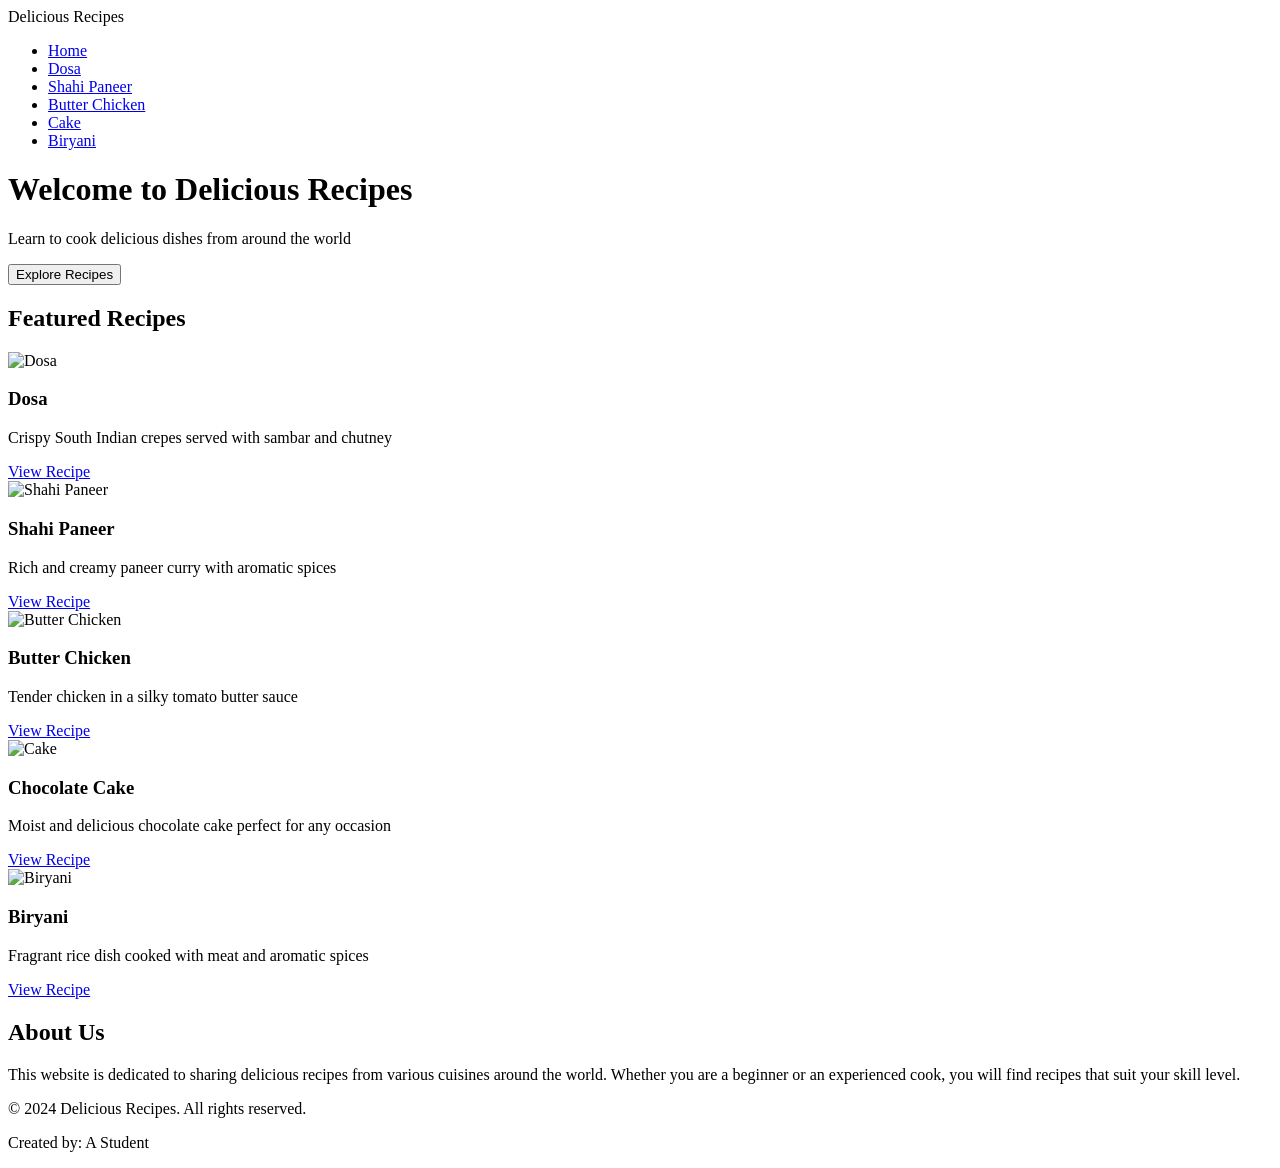
==== index.html @ c8fa2b62 "Add files via upload" ====
<!DOCTYPE html>
<html lang="en">
<head>
    <meta charset="UTF-8">
    <meta name="viewport" content="width=device-width, initial-scale=1.0">
    <title>Delicious Recipes - Cook Like a Pro</title>
    <link rel="stylesheet" href="css/styles.css">
</head>
<body>
    <!-- Navigation Bar -->
    <nav class="navbar">
        <div class="nav-container">
            <div class="logo">Delicious Recipes</div>
            <ul class="nav-links">
                <li><a href="index.html" class="active">Home</a></li>
                <li><a href="dosa.html">Dosa</a></li>
                <li><a href="shahi-paneer.html">Shahi Paneer</a></li>
                <li><a href="butter-chicken.html">Butter Chicken</a></li>
                <li><a href="cake.html">Cake</a></li>
                <li><a href="biryani.html">Biryani</a></li>
            </ul>
        </div>
    </nav>

    <!-- Hero Section -->
    <header class="hero">
        <div class="hero-content">
            <h1>Welcome to Delicious Recipes</h1>
            <p>Learn to cook delicious dishes from around the world</p>
            <button class="cta-button">Explore Recipes</button>
        </div>
    </header>

    <!-- Featured Recipes Section -->
    <section class="featured-recipes">
        <h2>Featured Recipes</h2>
        <div class="recipes-grid">
            <!-- Dosa Card -->
            <div class="recipe-card">
                <img src="images/dosa.jpg" alt="Dosa">
                <div class="card-content">
                    <h3>Dosa</h3>
                    <p>Crispy South Indian crepes served with sambar and chutney</p>
                    <a href="dosa.html" class="btn-view">View Recipe</a>
                </div>
            </div>

            <!-- Shahi Paneer Card -->
            <div class="recipe-card">
                <img src="images/shahi-paneer.jpg" alt="Shahi Paneer">
                <div class="card-content">
                    <h3>Shahi Paneer</h3>
                    <p>Rich and creamy paneer curry with aromatic spices</p>
                    <a href="shahi-paneer.html" class="btn-view">View Recipe</a>
                </div>
            </div>

            <!-- Butter Chicken Card -->
            <div class="recipe-card">
                <img src="images/butter-chicken.jpg" alt="Butter Chicken">
                <div class="card-content">
                    <h3>Butter Chicken</h3>
                    <p>Tender chicken in a silky tomato butter sauce</p>
                    <a href="butter-chicken.html" class="btn-view">View Recipe</a>
                </div>
            </div>

            <!-- Cake Card -->
            <div class="recipe-card">
                <img src="images/cake.jpg" alt="Cake">
                <div class="card-content">
                    <h3>Chocolate Cake</h3>
                    <p>Moist and delicious chocolate cake perfect for any occasion</p>
                    <a href="cake.html" class="btn-view">View Recipe</a>
                </div>
            </div>

            <!-- Biryani Card -->
            <div class="recipe-card">
                <img src="images/biryani.jpg" alt="Biryani">
                <div class="card-content">
                    <h3>Biryani</h3>
                    <p>Fragrant rice dish cooked with meat and aromatic spices</p>
                    <a href="biryani.html" class="btn-view">View Recipe</a>
                </div>
            </div>
        </div>
    </section>

    <!-- About Section -->
    <section class="about">
        <h2>About Us</h2>
        <p>This website is dedicated to sharing delicious recipes from various cuisines around the world. 
        Whether you are a beginner or an experienced cook, you will find recipes that suit your skill level.</p>
    </section>

    <!-- Footer -->
    <footer class="footer">
        <div class="footer-content">
            <p>&copy; 2024 Delicious Recipes. All rights reserved.</p>
            <p>Created by: A Student</p>
        </div>
    </footer>
</body>
</html>
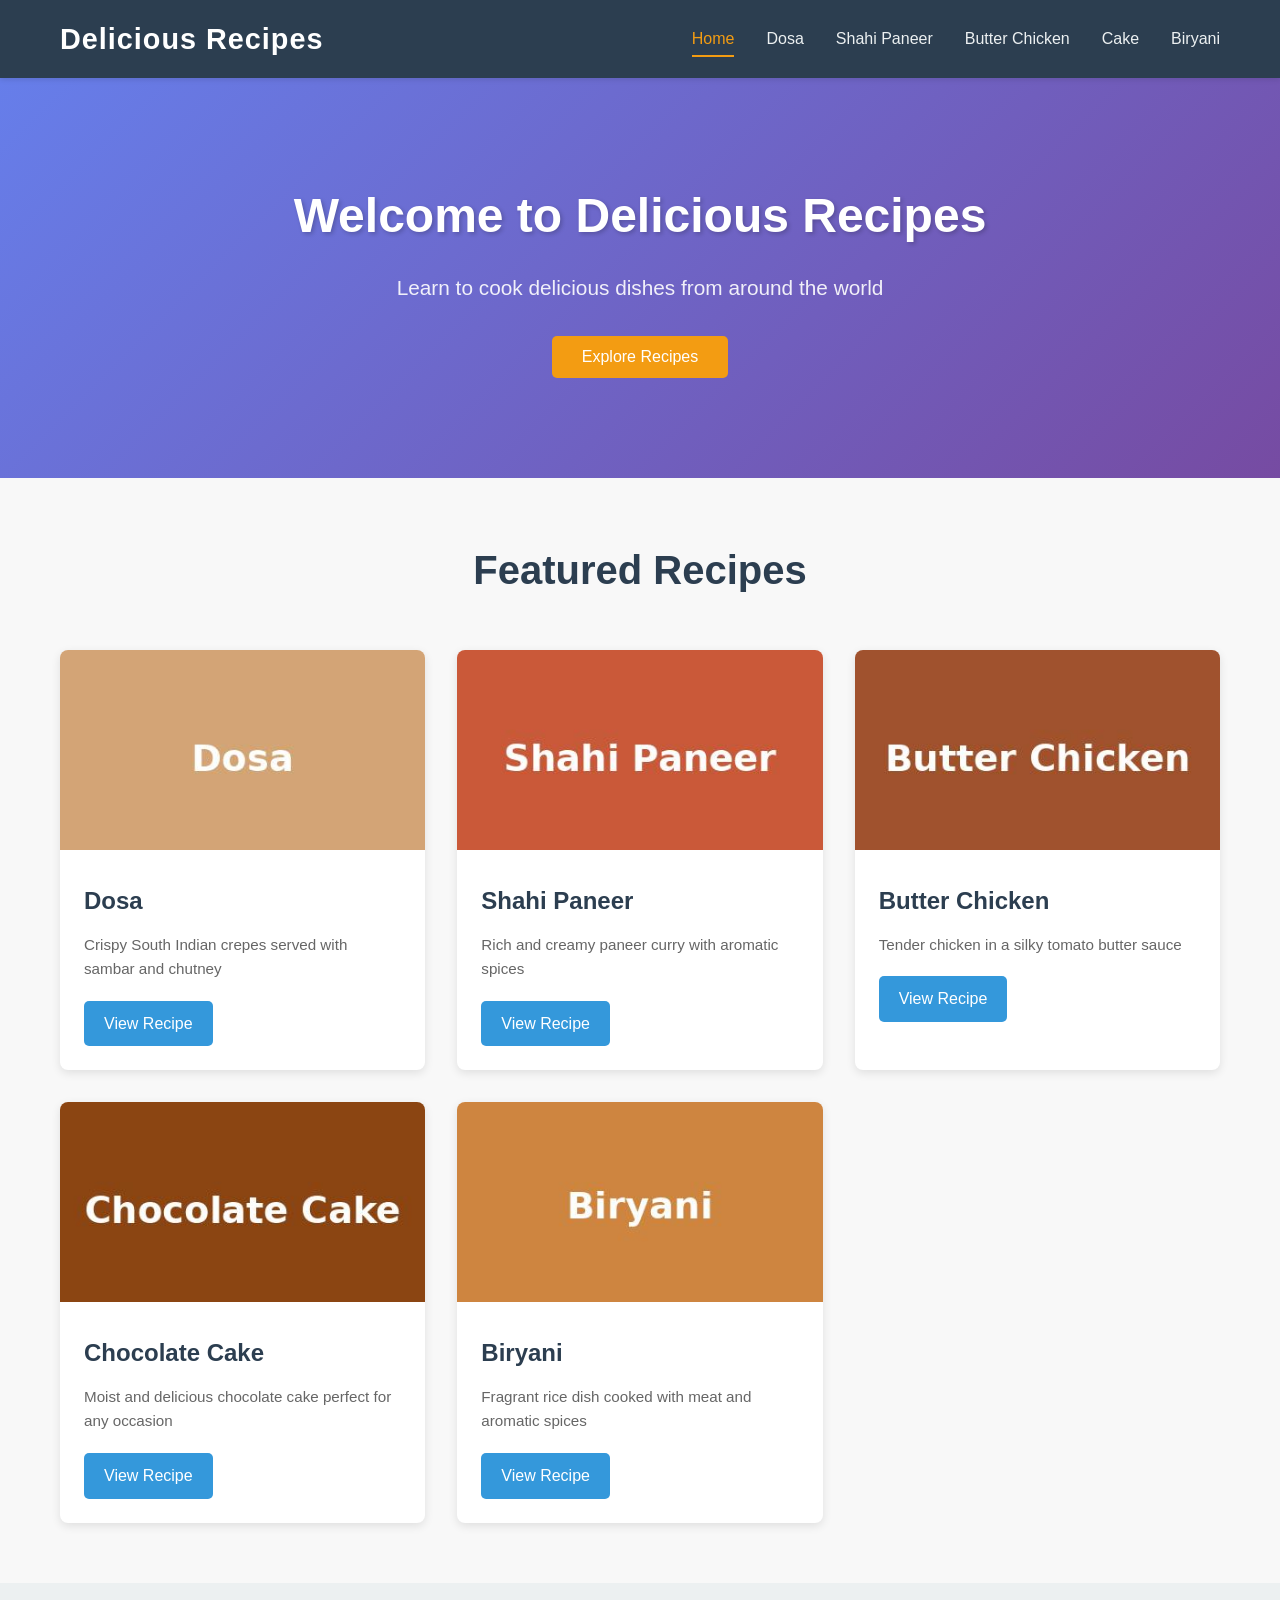
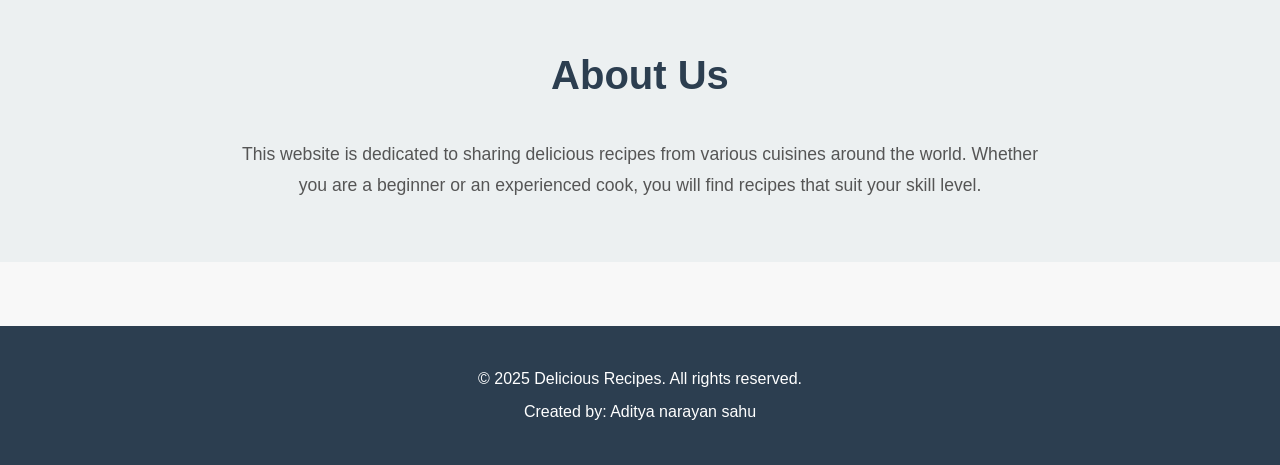
==== commit b32c7fb7: "Update index.html" ====
--- a/index.html
+++ b/index.html
@@ -95,10 +95,10 @@
     </section>
 
     <!-- Footer -->
-    <footer class="footer">
+  <footer class="footer">
         <div class="footer-content">
-            <p>&copy; 2024 Delicious Recipes. All rights reserved.</p>
-            <p>Created by: A Student</p>
+            <p>&copy; 2025 Delicious Recipes. All rights reserved.</p>
+            <p>Created by: Aditya narayan sahu</p>
         </div>
     </footer>
 </body>
--- a/css/styles.css
+++ b/css/styles.css
@@ -0,0 +1,491 @@
+/* ===== GENERAL STYLES ===== */
+* {
+    margin: 0;
+    padding: 0;
+    box-sizing: border-box;
+}
+
+html {
+    scroll-behavior: smooth;
+}
+
+body {
+    font-family: 'Arial', sans-serif;
+    line-height: 1.6;
+    color: #333;
+    background-color: #f8f8f8;
+}
+
+/* ===== NAVIGATION BAR ===== */
+.navbar {
+    background-color: #2c3e50;
+    padding: 1rem 0;
+    position: sticky;
+    top: 0;
+    z-index: 100;
+    box-shadow: 0 2px 5px rgba(0, 0, 0, 0.1);
+}
+
+.nav-container {
+    max-width: 1200px;
+    margin: 0 auto;
+    display: flex;
+    justify-content: space-between;
+    align-items: center;
+    padding: 0 20px;
+}
+
+.logo {
+    font-size: 1.8rem;
+    font-weight: bold;
+    color: #fff;
+    letter-spacing: 1px;
+}
+
+.nav-links {
+    display: flex;
+    list-style: none;
+    gap: 2rem;
+}
+
+.nav-links a {
+    color: #ecf0f1;
+    text-decoration: none;
+    font-size: 1rem;
+    transition: color 0.3s ease;
+    padding: 0.5rem 0;
+}
+
+.nav-links a:hover {
+    color: #f39c12;
+    border-bottom: 2px solid #f39c12;
+}
+
+.nav-links a.active {
+    color: #f39c12;
+    border-bottom: 2px solid #f39c12;
+}
+
+/* ===== HERO SECTION ===== */
+.hero {
+    background: linear-gradient(135deg, #667eea 0%, #764ba2 100%);
+    color: white;
+    padding: 100px 20px;
+    text-align: center;
+}
+
+.hero-content h1 {
+    font-size: 3rem;
+    margin-bottom: 1rem;
+    text-shadow: 2px 2px 4px rgba(0, 0, 0, 0.2);
+}
+
+.hero-content p {
+    font-size: 1.3rem;
+    margin-bottom: 2rem;
+    opacity: 0.9;
+}
+
+.cta-button {
+    background-color: #f39c12;
+    color: white;
+    padding: 12px 30px;
+    font-size: 1rem;
+    border: none;
+    border-radius: 5px;
+    cursor: pointer;
+    transition: all 0.3s ease;
+}
+
+.cta-button:hover {
+    background-color: #e67e22;
+    transform: translateY(-2px);
+    box-shadow: 0 5px 15px rgba(0, 0, 0, 0.2);
+}
+
+/* ===== FEATURED RECIPES SECTION ===== */
+.featured-recipes {
+    max-width: 1200px;
+    margin: 60px auto;
+    padding: 0 20px;
+}
+
+.featured-recipes h2 {
+    text-align: center;
+    font-size: 2.5rem;
+    margin-bottom: 3rem;
+    color: #2c3e50;
+}
+
+.recipes-grid {
+    display: grid;
+    grid-template-columns: repeat(auto-fit, minmax(280px, 1fr));
+    gap: 2rem;
+}
+
+.recipe-card {
+    background-color: white;
+    border-radius: 8px;
+    overflow: hidden;
+    box-shadow: 0 3px 10px rgba(0, 0, 0, 0.1);
+    transition: transform 0.3s ease, box-shadow 0.3s ease;
+}
+
+.recipe-card:hover {
+    transform: translateY(-10px);
+    box-shadow: 0 8px 20px rgba(0, 0, 0, 0.2);
+}
+
+.recipe-card img {
+    width: 100%;
+    height: 200px;
+    object-fit: cover;
+}
+
+.card-content {
+    padding: 1.5rem;
+}
+
+.card-content h3 {
+    font-size: 1.5rem;
+    margin-bottom: 0.8rem;
+    color: #2c3e50;
+}
+
+.card-content p {
+    color: #666;
+    margin-bottom: 1.2rem;
+    font-size: 0.95rem;
+}
+
+.btn-view {
+    display: inline-block;
+    background-color: #3498db;
+    color: white;
+    padding: 10px 20px;
+    border-radius: 5px;
+    text-decoration: none;
+    transition: background-color 0.3s ease;
+}
+
+.btn-view:hover {
+    background-color: #2980b9;
+}
+
+/* ===== ABOUT SECTION ===== */
+.about {
+    background-color: #ecf0f1;
+    padding: 60px 20px;
+    text-align: center;
+}
+
+.about h2 {
+    font-size: 2.5rem;
+    margin-bottom: 2rem;
+    color: #2c3e50;
+}
+
+.about p {
+    max-width: 800px;
+    margin: 0 auto;
+    font-size: 1.1rem;
+    color: #555;
+    line-height: 1.8;
+}
+
+/* ===== RECIPE PAGE STYLES ===== */
+.recipe-container {
+    max-width: 900px;
+    margin: 40px auto;
+    padding: 0 20px;
+}
+
+.recipe-page {
+    background-color: white;
+    padding: 3rem;
+    border-radius: 8px;
+    box-shadow: 0 3px 10px rgba(0, 0, 0, 0.1);
+}
+
+.recipe-page h1 {
+    font-size: 2.5rem;
+    color: #2c3e50;
+    margin-bottom: 2rem;
+    text-align: center;
+}
+
+.recipe-info {
+    display: flex;
+    flex-wrap: wrap;
+    justify-content: space-around;
+    background-color: #f8f9fa;
+    padding: 1.5rem;
+    border-radius: 5px;
+    margin-bottom: 2rem;
+    gap: 1rem;
+}
+
+.info-item {
+    text-align: center;
+    padding: 0.5rem 1rem;
+}
+
+.info-item .label {
+    font-weight: bold;
+    color: #2c3e50;
+    display: block;
+    margin-bottom: 0.3rem;
+}
+
+.info-item .value {
+    color: #666;
+    font-size: 1.1rem;
+}
+
+.difficulty {
+    padding: 5px 10px;
+    border-radius: 20px;
+    color: white;
+    font-size: 0.9rem;
+}
+
+.difficulty.easy {
+    background-color: #27ae60;
+}
+
+.difficulty.medium {
+    background-color: #f39c12;
+}
+
+.difficulty.hard {
+    background-color: #e74c3c;
+}
+
+.recipe-image {
+    width: 100%;
+    max-height: 400px;
+    object-fit: cover;
+    border-radius: 8px;
+    margin-bottom: 2rem;
+}
+
+.recipe-section {
+    margin-bottom: 2.5rem;
+}
+
+.recipe-section h2 {
+    font-size: 1.8rem;
+    color: #2c3e50;
+    margin-bottom: 1rem;
+    border-bottom: 3px solid #3498db;
+    padding-bottom: 0.5rem;
+}
+
+.ingredients-list,
+.instructions-list,
+.tips-list {
+    list-style-position: inside;
+    margin-left: 1rem;
+}
+
+.ingredients-list li,
+.tips-list li {
+    margin-bottom: 0.8rem;
+    color: #555;
+    line-height: 1.7;
+}
+
+.instructions-list li {
+    margin-bottom: 1.2rem;
+    color: #555;
+    line-height: 1.8;
+}
+
+.instructions-list strong {
+    color: #2c3e50;
+}
+
+.back-link {
+    margin-top: 3rem;
+    padding-top: 2rem;
+    border-top: 1px solid #ddd;
+}
+
+.back-link a {
+    color: #3498db;
+    text-decoration: none;
+    font-size: 1.1rem;
+    transition: color 0.3s ease;
+}
+
+.back-link a:hover {
+    color: #2980b9;
+    text-decoration: underline;
+}
+
+/* ===== FOOTER ===== */
+.footer {
+    background-color: #2c3e50;
+    color: white;
+    text-align: center;
+    padding: 2rem 20px;
+    margin-top: 4rem;
+}
+
+.footer-content p {
+    margin: 0.5rem 0;
+}
+
+/* ===== RESPONSIVE DESIGN ===== */
+@media (max-width: 768px) {
+    /* Navigation */
+    .nav-links {
+        flex-direction: column;
+        gap: 1rem;
+        padding: 1rem 0;
+    }
+
+    /* Hero */
+    .hero-content h1 {
+        font-size: 2rem;
+    }
+
+    .hero-content p {
+        font-size: 1rem;
+    }
+
+    /* Featured Recipes */
+    .featured-recipes h2 {
+        font-size: 2rem;
+    }
+
+    .recipes-grid {
+        grid-template-columns: 1fr;
+    }
+
+    /* Recipe Page */
+    .recipe-page {
+        padding: 1.5rem;
+    }
+
+    .recipe-page h1 {
+        font-size: 2rem;
+    }
+
+    .recipe-info {
+        flex-direction: column;
+    }
+
+    .recipe-section h2 {
+        font-size: 1.5rem;
+    }
+
+    /* About Section */
+    .about h2 {
+        font-size: 2rem;
+    }
+
+    .about p {
+        font-size: 1rem;
+    }
+}
+
+@media (max-width: 480px) {
+    /* Navigation */
+    .logo {
+        font-size: 1.3rem;
+    }
+
+    .nav-links {
+        gap: 0.5rem;
+    }
+
+    .nav-links a {
+        font-size: 0.9rem;
+    }
+
+    /* Hero */
+    .hero {
+        padding: 50px 15px;
+    }
+
+    .hero-content h1 {
+        font-size: 1.5rem;
+    }
+
+    .hero-content p {
+        font-size: 0.9rem;
+    }
+
+    .cta-button {
+        padding: 10px 20px;
+        font-size: 0.9rem;
+    }
+
+    /* Featured Recipes */
+    .featured-recipes {
+        margin: 40px auto;
+    }
+
+    .featured-recipes h2 {
+        font-size: 1.5rem;
+        margin-bottom: 1.5rem;
+    }
+
+    /* Recipe Page */
+    .recipe-container {
+        margin: 20px auto;
+    }
+
+    .recipe-page {
+        padding: 1rem;
+    }
+
+    .recipe-page h1 {
+        font-size: 1.5rem;
+    }
+
+    .recipe-info {
+        padding: 1rem;
+        gap: 0.5rem;
+    }
+
+    .info-item {
+        padding: 0.3rem 0.5rem;
+    }
+
+    .info-item .value {
+        font-size: 1rem;
+    }
+
+    .recipe-section h2 {
+        font-size: 1.3rem;
+    }
+
+    .ingredients-list li,
+    .instructions-list li,
+    .tips-list li {
+        margin-bottom: 0.6rem;
+        font-size: 0.95rem;
+    }
+}
+
+/* ===== ANIMATIONS ===== */
+@keyframes fadeIn {
+    from {
+        opacity: 0;
+        transform: translateY(20px);
+    }
+    to {
+        opacity: 1;
+        transform: translateY(0);
+    }
+}
+
+.recipe-card {
+    animation: fadeIn 0.6s ease-out;
+}
+
+.recipe-section {
+    animation: fadeIn 0.8s ease-out;
+}
